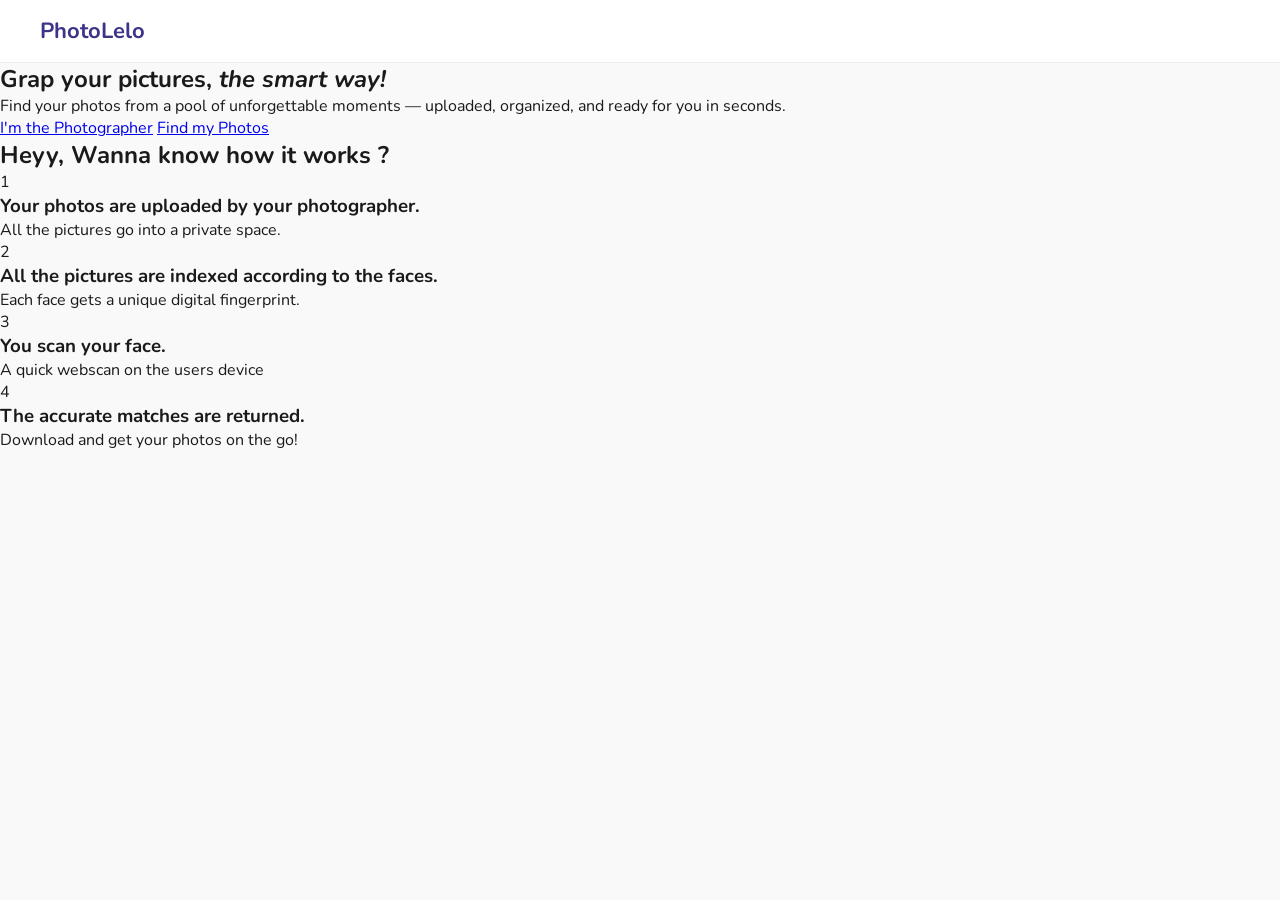
==== index.html @ 11183938 "made basic html page and added css" ====
<!DOCTYPE html>
<html lang="en">
<head>
    <meta charset="UTF-8">
    <meta name="viewport" content="width=device-width, initial-scale=1.0">
    <title>PhotoLelo</title>
    <link rel="stylesheet" href="css/style.css">
    <link href="https://fonts.googleapis.com/css2?family=Nunito:wght@400;500;700&display=swap" rel="stylesheet">
</head>
<body>
    <nav class="navbar">
        <span class="logo">PhotoLelo</span>
    </nav>
    
    <section>
        <h1>Grap your pictures, <em>the smart way!</em></h1>
        <p>Find your photos from a pool of unforgettable moments — uploaded, organized, and ready for you in seconds.</p>
        <div>
            <a href="admin.html" class="btn btn-primary">I'm the Photographer</a>
            <a href="guest.html" class="btn btn-secondary">Find my Photos</a>
        </div>
    </section>

    <!-- just telling people how it kinda works...no rocket science -->
    <section class="working">
        <h2>Heyy, Wanna know how it works ?</h2>
        <div class="steps">
            <div class="step">
                <span class="step-num">1</span>
                <div>
                    <h3>Your photos are uploaded by your photographer.</h3>
                    <p>All the pictures go into a private space.</p>
                </div>
            </div>
            <div class="step">
                <span class="step-num">2</span>
                <div>
                    <h3>All the pictures are indexed according to the faces.</h3>
                    <p>Each face gets a unique digital fingerprint.</p>
                </div>
            </div>
            <div class="step">
                <span class="step-num">3</span>
                <div>
                    <h3>You scan your face.</h3>
                    <p>A quick webscan on the users device</p>
                </div>
            </div>
            <div class="step">
                <span class="step-num">4</span>
                <div>
                    <h3>The accurate matches are returned.</h3>
                    <p>Download and get your photos on the go!</p>
                </div>
            </div>
        </div>
    </section>
</body>
</html>
---- css/style.css ----
*{
    margin: 0;
    padding: 0;
    box-sizing: border-box;
}

body{
    font-family: 'Nunito', sans-serif;
    background: #f9f9f9;
    color: #1a1a1a;
}

.navbar{
    padding: 16px 40px;
    background : #fff;
    border-bottom: 1px solid #eee;
}

.logo{
    font-size: 22px;
    font-weight: 700;
    color: #3C3489;
}

.hero{
    text-align: center;
    padding: 80px 20px 60px;
    background: #fff;
}
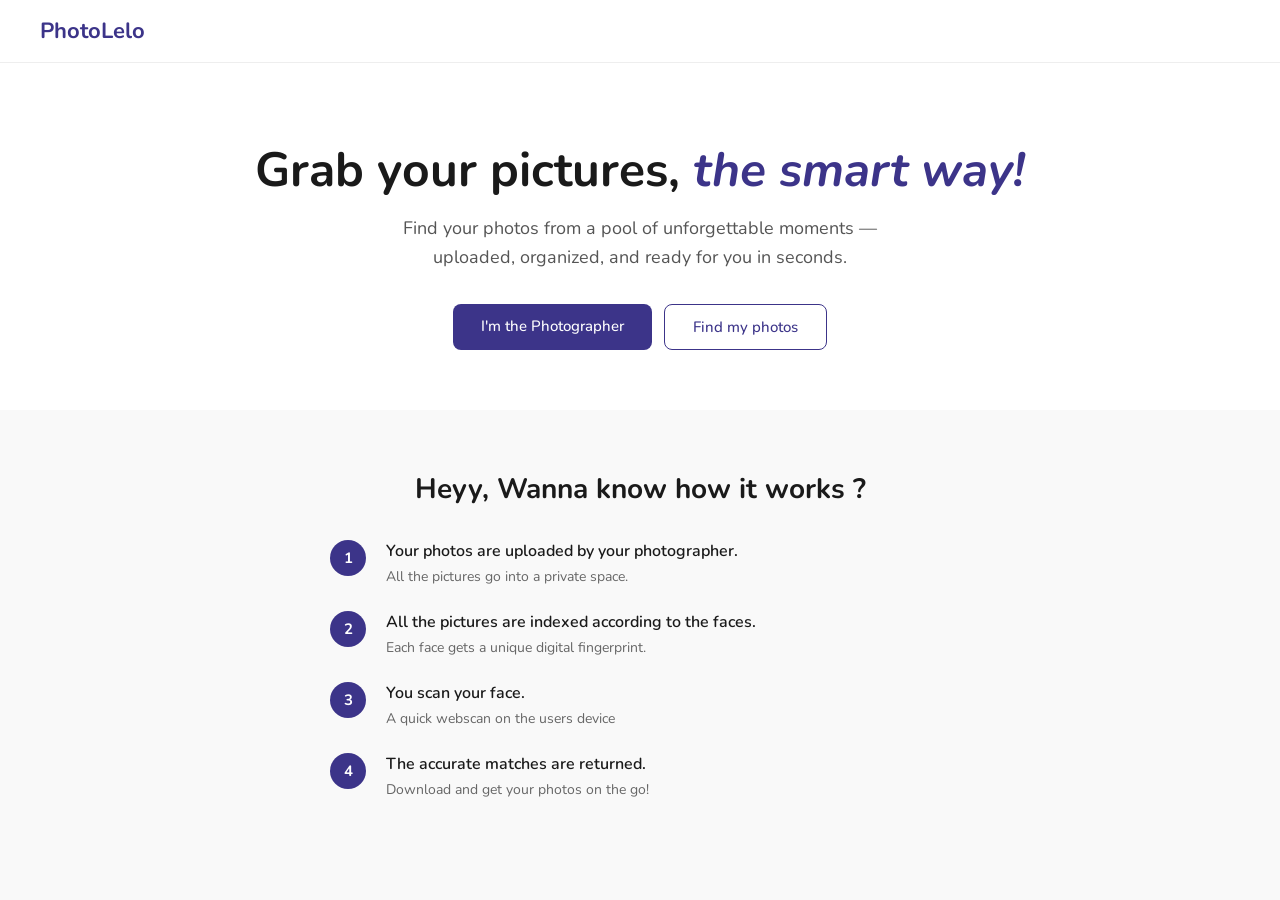
==== commit a368b9fe: "changed some html and refinement in the css" ====
--- a/index.html
+++ b/index.html
@@ -12,12 +12,12 @@
         <span class="logo">PhotoLelo</span>
     </nav>
     
-    <section>
-        <h1>Grap your pictures, <em>the smart way!</em></h1>
+    <section class="hero">
+        <h1>Grab your pictures, <em>the smart way!</em></h1>
         <p>Find your photos from a pool of unforgettable moments — uploaded, organized, and ready for you in seconds.</p>
-        <div>
+        <div class="main-buttons">
             <a href="admin.html" class="btn btn-primary">I'm the Photographer</a>
-            <a href="guest.html" class="btn btn-secondary">Find my Photos</a>
+            <a href="guest.html" class="btn btn-secondary">Find my photos</a>
         </div>
     </section>
 
--- a/css/style.css
+++ b/css/style.css
@@ -28,3 +28,105 @@
     background: #fff;
 }
 
+.hero h1{
+    font-size: 48px;
+    font-weight: 700;
+    line-height: 1.15;
+    margin-bottom: 16px;
+}
+
+.hero h1 em{
+    font-style: italic;
+    color: #3C3489;
+}
+
+.hero p{
+    font-size: 18px;
+    color: #555;
+    max-width: 500px;
+    margin: 0 auto 32px;
+    line-height: 1.6;
+}
+
+.main-buttons{
+    display: flex;
+    gap: 12px;
+    justify-content: center;
+    flex-wrap: wrap;
+}
+
+.btn{
+    padding: 12px 28px;
+    border-radius: 8px;
+    font-size: 15px;
+    font-weight: 500;
+    text-decoration: none;
+    transition: opacity 0.2s;
+}
+
+.btn:hover{
+    opacity: 0.85;
+}
+
+.btn-primary{
+    background: #3C3489;
+    color: #fff;
+}
+
+.btn-secondary{
+    background: #fff;
+    color: #3C3489;
+    border: 1.5px solid #3C3489;
+}
+
+/* working section ka format */
+.working{
+    padding: 60px 40px;
+    max-width: 700px;
+    margin: 0 auto;
+}
+
+.working h2{
+    font-size: 28px;
+    font-weight: 700;
+    margin-bottom: 32px;
+    text-align: center;
+}
+
+.steps{
+    display: flex;
+    flex-direction: column;
+    gap: 24px;
+}
+
+.step{
+    display: flex;
+    gap: 20px;
+    align-items: flex-start;
+}
+
+.step-num{
+    width: 36px;
+    height: 36px;
+    border-radius: 50%;
+    background: #3C3489;
+    color: #fff;
+    font-size: 15px;
+    font-weight: 700;
+    display: flex;
+    align-items: center;
+    justify-content: center;
+    flex-shrink: 0;
+}
+
+.step h3{
+    font-size: 16px;
+    font-weight: 600;
+    margin-bottom: 4px;
+}
+
+.step p{
+    font-size: 14px;
+    color: #666;
+    line-height: 1.5;
+}
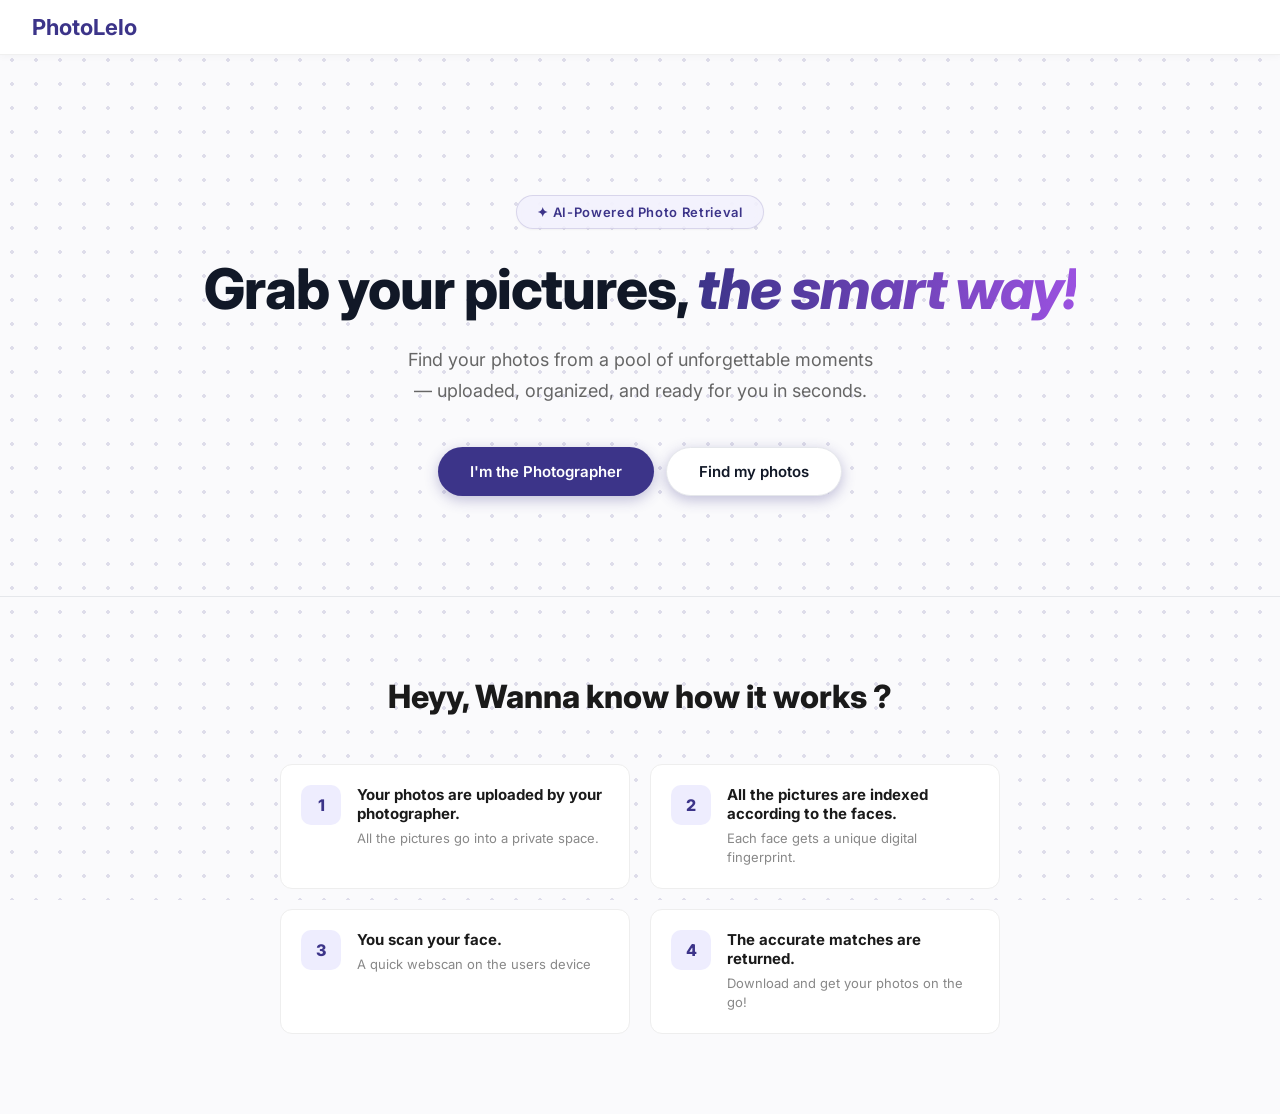
==== commit 073c2854: "Major changes in the UI and functionalities. Also redefined buttons properties" ====
--- a/index.html
+++ b/index.html
@@ -1,59 +1,62 @@
-<!DOCTYPE html>
+<!doctype html>
 <html lang="en">
-<head>
-    <meta charset="UTF-8">
-    <meta name="viewport" content="width=device-width, initial-scale=1.0">
+  <head>
+    <meta charset="UTF-8" />
+    <meta name="viewport" content="width=device-width, initial-scale=1.0" />
     <title>PhotoLelo</title>
-    <link rel="stylesheet" href="css/style.css">
-    <link href="https://fonts.googleapis.com/css2?family=Nunito:wght@400;500;700&display=swap" rel="stylesheet">
-</head>
-<body>
+    <link rel="stylesheet" href="css/style.css" />
+  </head>
+  <body>
     <nav class="navbar">
-        <span class="logo">PhotoLelo</span>
+      <span class="logo">PhotoLelo</span>
     </nav>
-    
+
     <section class="hero">
-        <h1>Grab your pictures, <em>the smart way!</em></h1>
-        <p>Find your photos from a pool of unforgettable moments — uploaded, organized, and ready for you in seconds.</p>
-        <div class="main-buttons">
-            <a href="admin.html" class="btn btn-primary">I'm the Photographer</a>
-            <a href="guest.html" class="btn btn-secondary">Find my photos</a>
-        </div>
+      <div class="hero-tag">✦ AI-Powered Photo Retrieval</div>
+      <h1>Grab your pictures, <span class="text-gradient">the smart way!</span></h1>
+      <p>
+        Find your photos from a pool of unforgettable moments — uploaded,
+        organized, and ready for you in seconds.
+      </p>
+      <div class="main-buttons">
+        <a href="admin.html" class="btn btn-primary">I'm the Photographer</a>
+        <a href="guest.html" class="btn btn-secondary">Find my photos</a>
+      </div>
     </section>
 
     <!-- just telling people how it kinda works...no rocket science -->
     <section class="working">
-        <h2>Heyy, Wanna know how it works ?</h2>
-        <div class="steps">
-            <div class="step">
-                <span class="step-num">1</span>
-                <div>
-                    <h3>Your photos are uploaded by your photographer.</h3>
-                    <p>All the pictures go into a private space.</p>
-                </div>
-            </div>
-            <div class="step">
-                <span class="step-num">2</span>
-                <div>
-                    <h3>All the pictures are indexed according to the faces.</h3>
-                    <p>Each face gets a unique digital fingerprint.</p>
-                </div>
-            </div>
-            <div class="step">
-                <span class="step-num">3</span>
-                <div>
-                    <h3>You scan your face.</h3>
-                    <p>A quick webscan on the users device</p>
-                </div>
-            </div>
-            <div class="step">
-                <span class="step-num">4</span>
-                <div>
-                    <h3>The accurate matches are returned.</h3>
-                    <p>Download and get your photos on the go!</p>
-                </div>
-            </div>
+      <h2>Heyy, Wanna know how it works ?</h2>
+      <div class="steps">
+        <div class="step">
+          <span class="step-num">1</span>
+          <div>
+            <h3>Your photos are uploaded by your photographer.</h3>
+            <p>All the pictures go into a private space.</p>
+          </div>
         </div>
+        <div class="step">
+          <span class="step-num">2</span>
+          <div>
+            <h3>All the pictures are indexed according to the faces.</h3>
+            <p>Each face gets a unique digital fingerprint.</p>
+          </div>
+        </div>
+        <div class="step">
+          <span class="step-num">3</span>
+          <div>
+            <h3>You scan your face.</h3>
+            <p>A quick webscan on the users device</p>
+          </div>
+        </div>
+        <div class="step">
+          <span class="step-num">4</span>
+          <div>
+            <h3>The accurate matches are returned.</h3>
+            <p>Download and get your photos on the go!</p>
+          </div>
+        </div>
+      </div>
     </section>
-</body>
-</html>+  </body>
+</html>
--- a/css/style.css
+++ b/css/style.css
@@ -1,19 +1,51 @@
-*{
-    margin: 0;
-    padding: 0;
-    box-sizing: border-box;
-}
-
-body{
-    font-family: 'Nunito', sans-serif;
-    background: #f9f9f9;
-    color: #1a1a1a;
-}
-
-.navbar{
-    padding: 16px 40px;
-    background : #fff;
-    border-bottom: 1px solid #eee;
+@import url('https://fonts.googleapis.com/css2?family=Inter:wght@400;500;600;700;800&display=swap');
+
+:root {
+  --primary: #3C3489;
+  --primary-hover: #2a2463;
+  --primary-light: #EEEDFE;
+  --bg-main: #FAFAFC;
+  --surface: #FFFFFF;
+  --text-main: #111827;
+  --text-muted: #6B7280;
+  --border: #E5E7EB;
+  
+  /* Modern Apple-style soft shadows */
+  --shadow-sm: 0 1px 2px rgba(0, 0, 0, 0.04);
+  --shadow-md: 0 4px 6px -1px rgba(0, 0, 0, 0.05), 0 2px 4px -1px rgba(0, 0, 0, 0.03);
+  --shadow-lg: 0 10px 15px -3px rgba(0, 0, 0, 0.08), 0 4px 6px -2px rgba(0, 0, 0, 0.04);
+  --shadow-hover: 0 20px 25px -5px rgba(0, 0, 0, 0.1), 0 10px 10px -5px rgba(0, 0, 0, 0.04);
+}
+
+* {
+  margin: 0;
+  padding: 0;
+  box-sizing: border-box;
+}
+
+body {
+  font-family: 'Inter', sans-serif;
+  color: var(--text-main);
+  -webkit-font-smoothing: antialiased;
+  
+  /* The Tech Grid Background */
+  background-color: var(--bg-main);
+  background-image: radial-gradient(rgba(60, 52, 137, 0.15) 1.7px, transparent 1.5px);
+  background-size: 24px 24px;
+  background-attachment: fixed;
+}
+
+.navbar {
+  padding: 16px 40px;
+  background: transparent;
+  border-bottom: none;
+  display: flex;
+  align-items: center;
+  gap: 10px;
+  position: absolute;
+  width: 100%;
+  top: 0;
+  left: 0;
 }
 
 .logo{
@@ -22,31 +54,48 @@
     color: #3C3489;
 }
 
-.hero{
-    text-align: center;
-    padding: 80px 20px 60px;
-    background: #fff;
-}
-
-.hero h1{
-    font-size: 48px;
-    font-weight: 700;
-    line-height: 1.15;
-    margin-bottom: 16px;
-}
-
-.hero h1 em{
-    font-style: italic;
-    color: #3C3489;
-}
-
-.hero p{
-    font-size: 18px;
-    color: #555;
-    max-width: 500px;
-    margin: 0 auto 32px;
-    line-height: 1.6;
-}
+.hero {
+  text-align: center;
+  padding: 140px 20px 100px; /* Increased padding for breathing room */
+  background: radial-gradient(circle at top center, #EEEDFE 0%, var(--bg-main) 70%);
+  background: transparent;
+  border-bottom: 1px solid var(--border);
+  position: relative;
+  overflow: hidden;
+}
+
+.hero-tag {
+  display: inline-block;
+  background: rgba(238, 237, 254, 0.6);
+  backdrop-filter: blur(8px); /* Trendy glass effect */
+  color: var(--primary);
+  font-size: 13px;
+  font-weight: 600;
+  letter-spacing: 0.05em;
+  padding: 8px 20px;
+  border-radius: 999px;
+  margin-bottom: 28px;
+  border: 1px solid rgba(60, 52, 137, 0.15);
+  box-shadow: var(--shadow-sm);
+}
+
+.hero h1 {
+  font-size: 56px;
+  font-weight: 800;
+  line-height: 1.15;
+  letter-spacing: -0.02em; /* Tighter letter spacing looks more modern for big text */
+  margin-bottom: 24px;
+  color: var(--text-main);
+}
+
+.hero p {
+  font-size: 18px;
+  color: #666;
+  max-width: 480px;
+  margin: 0 auto 40px;
+  line-height: 1.7;
+}
+
 
 .main-buttons{
     display: flex;
@@ -55,78 +104,755 @@
     flex-wrap: wrap;
 }
 
-.btn{
-    padding: 12px 28px;
-    border-radius: 8px;
-    font-size: 15px;
-    font-weight: 500;
-    text-decoration: none;
-    transition: opacity 0.2s;
-}
-
-.btn:hover{
-    opacity: 0.85;
-}
-
-.btn-primary{
-    background: #3C3489;
-    color: #fff;
-}
-
-.btn-secondary{
-    background: #fff;
-    color: #3C3489;
-    border: 1.5px solid #3C3489;
+.btn {
+  padding: 14px 32px;
+  border-radius: 999px;
+  font-size: 15px;
+  font-weight: 600;
+  text-decoration: none;
+  transition: all 0.2s cubic-bezier(0.4, 0, 0.2, 1); /* Smoother transition */
+  cursor: pointer;
+  display: inline-flex;
+  align-items: center;
+  justify-content: center;
+}
+
+.btn-primary {
+  background: var(--primary);
+  color: #fff;
+  box-shadow: 0 4px 14px rgba(60, 52, 137, 0.3); /* A shadow that matches your purple theme */
+  transition: all 0.2s ease;
+}
+
+.btn-primary:hover {
+  transform: translateY(-2px); /* Lifts the button up slightly */
+  box-shadow: 0 6px 20px rgba(60, 52, 137, 0.4); /* Shadow gets bigger when lifted */
+}
+
+.btn-primary:active {
+  transform: translateY(0); /* Squish effect on click */
+}
+
+.btn-secondary {
+  background: var(--surface);
+  color: var(--text-main);
+  border: 1px solid var(--border);
+  box-shadow: 0 4px 14px rgba(60, 52, 137, 0.3); /* A shadow that matches your purple theme */
+  transition: all 0.2s ease;
+}
+
+.btn-secondary:hover {
+  border-color: var(--primary);
+  color: var(--primary);
+  transform: translateY(-2px); /* Lifts the button up slightly */
+  box-shadow: 0 6px 20px rgba(60, 52, 137, 0.4); /* Shadow gets bigger when lifted */
 }
 
 /* working section ka format */
-.working{
-    padding: 60px 40px;
-    max-width: 700px;
-    margin: 0 auto;
-}
-
-.working h2{
-    font-size: 28px;
-    font-weight: 700;
-    margin-bottom: 32px;
-    text-align: center;
-}
-
-.steps{
-    display: flex;
-    flex-direction: column;
-    gap: 24px;
-}
-
-.step{
-    display: flex;
-    gap: 20px;
-    align-items: flex-start;
-}
-
-.step-num{
-    width: 36px;
-    height: 36px;
-    border-radius: 50%;
-    background: #3C3489;
-    color: #fff;
-    font-size: 15px;
-    font-weight: 700;
+.working {
+  padding: 80px 40px;
+  max-width: 800px;
+  margin: 0 auto;
+}
+
+.working h2 {
+  font-size: 32px;
+  font-weight: 800;
+  margin-bottom: 48px;
+  text-align: center;
+  color: #1a1a1a;
+}
+
+.steps {
+  display: grid;
+  grid-template-columns: 1fr 1fr;
+  gap: 20px;
+}
+
+.step {
+  display: flex;
+  gap: 16px;
+  align-items: flex-start;
+  background: #fff;
+  border: 1px solid #eee;
+  border-radius: 12px;
+  padding: 20px;
+  transition: border-color 0.2s, transform 0.2s;
+}
+
+.step:hover {
+  border-color: #3C3489;
+  transform: translateY(-2px);
+}
+
+.step-num {
+  width: 40px;
+  height: 40px;
+  border-radius: 10px;
+  background: #EEEDFE;
+  color: #3C3489;
+  font-size: 16px;
+  font-weight: 800;
+  display: flex;
+  align-items: center;
+  justify-content: center;
+  flex-shrink: 0;
+}
+
+.step h3 {
+  font-size: 15px;
+  font-weight: 700;
+  margin-bottom: 6px;
+  color: #1a1a1a;
+}
+
+.step p {
+  font-size: 13px;
+  color: #888;
+  line-height: 1.5;
+}
+
+.hidden{
+    display: none;
+}
+
+.lockscreen{
+    min-height: 100vh;
     display: flex;
     align-items: center;
     justify-content: center;
-    flex-shrink: 0;
-}
-
-.step h3{
-    font-size: 16px;
-    font-weight: 600;
-    margin-bottom: 4px;
-}
-
-.step p{
+    background: #f9f9f9;
+}
+
+.lockcard{
+    background: #fff;
+    border: 1px solid #eee;
+    border-radius: 12px ;
+    padding: 40px;
+    width: 100%;
+    max-width: 380px;
+    text-align: center;
+}
+
+.lockcard h2{
+    font-size: 22px;
+    font-weight: 700;
+    margin-bottom: 8px;
+    color: #1a1a1a;
+}
+
+.lockcard p{
     font-size: 14px;
     color: #666;
-    line-height: 1.5;
+    margin-bottom: 20px;
+}
+
+.lockcard input{
+    width: 100%;
+    padding: 10px 14px;
+    border: 1px solid #ddd;
+    border-radius: 8px;
+    font-size: 14px;
+    margin-bottom: 12px;
+    text-align: left;
+    letter-spacing: 0.1em;
+    font-family: 'Nunito', sans-serif;
+}
+
+.lockcard input:focus{
+    outline: none;
+    border-color: #3C3489;
+}
+
+.lockcard button{
+    width: 100%;
+    padding: 11px;
+    background: #3C3489;
+    color: #fff;
+    border-radius: 8px;
+    border: none;
+    font-size: 15px;
+    font-weight: 600;
+    cursor: pointer;
+    font-family: 'Nunito',sans-serif;
+}
+
+.lockcard button:hover{
+    background: #534ab7;
+}
+
+.error-msg{
+    display: none;
+    font-size: 13px;
+    color: #cc0000;
+    margin-bottom: 10px;
+}
+
+.nav-badge {
+  font-size: 12px;
+  font-weight: 600;
+  background: #EEEDFE;
+  color: #3C3489;
+  padding: 4px 12px;
+  border-radius: 999px;
+  margin-left: 8px;
+}
+
+.navbar button {
+  margin-left: auto;
+  padding: 7px 16px;
+  background: transparent;
+  border: 1.5px solid #3C3489;
+  color: #3C3489;
+  border-radius: 8px;
+  font-family: 'Nunito', sans-serif;
+  font-size: 13px;
+  font-weight: 600;
+  cursor: pointer;
+}
+
+.navbar button:hover {
+  background: #3C3489;
+  color: #fff;
+}
+
+.admin-content {
+  max-width: 700px;
+  margin: 0 auto;
+  padding: 32px 20px;
+  display: flex;
+  flex-direction: column;
+  gap: 24px;
+}
+
+.card, .guest-card, .lockcard {
+  background: var(--surface);
+  border: 1px solid rgba(255, 255, 255, 0.8); /* Almost invisible border for depth */
+  border-radius: 20px; /* Slightly rounder edges */
+  padding: 32px;
+  box-shadow: var(--shadow-md);
+  transition: all 0.3s ease;
+}
+
+.card:hover {
+  box-shadow: var(--shadow-hover);
+  transform: translateY(-2px);
+}
+
+/* Make inputs look cleaner inside the cards */
+input[type="text"], input[type="password"] {
+  width: 100%;
+  padding: 12px 16px;
+  border: 1.5px solid var(--border);
+  border-radius: 10px;
+  font-size: 15px;
+  font-family: inherit; /* Uses Inter now */
+  color: var(--text-main);
+  background: var(--bg-main);
+  transition: all 0.2s;
+}
+
+input[type="text"]:focus, input[type="password"]:focus {
+  outline: none;
+  border-color: var(--primary);
+  background: var(--surface);
+  box-shadow: 0 0 0 4px var(--primary-light); /* Nice focus ring */
+}
+
+.dropzone {
+  border: 2px dashed #C7D2FE;
+  border-radius: 16px;
+  padding: 48px 20px;
+  text-align: center;
+  cursor: pointer;
+  transition: all 0.2s ease;
+  background: #F8FAFC;
+}
+
+.dropzone:hover {
+  border-color: var(--primary);
+  background: var(--primary-light);
+  transform: scale(1.01); /* Slight pop effect */
+}
+
+.dropzone-icon {
+  font-size: 42px;
+  margin-bottom: 16px;
+  opacity: 0.8;
+  transition: transform 0.2s;
+}
+
+.dropzone:hover .dropzone-icon {
+  transform: translateY(-4px);
+}
+.sharebox {
+  display: flex;
+  gap: 10px;
+}
+
+.sharebox input {
+  flex: 1;
+  padding: 9px 14px;
+  border: 1px solid #ddd;
+  border-radius: 8px;
+  font-size: 13px;
+  font-family: monospace;
+  background: #f9f9f9;
+  color: #444;
+}
+
+.sharebox button {
+  padding: 9px 20px;
+  background: #3C3489;
+  color: #fff;
+  border: none;
+  border-radius: 8px;
+  font-size: 14px;
+  font-weight: 600;
+  cursor: pointer;
+  font-family: 'Nunito', sans-serif;
+}
+
+.sharebox button:hover {
+  background: #534AB7;
+}
+
+.photogrid{
+    display: grid;
+    grid-template-columns: repeat(auto-fill, minmax(100px,1fr));
+    gap: 10px;
+    max-height: 300px;
+    overflow-y: auto;
+}
+
+.photo-item img{
+    width: 100%;
+    aspect-ratio: 1;
+    object-fit: cover;
+    border-radius: 8px; 
+    border: 1px solid #eee;
+}
+
+.input-wrapper {
+  position: relative;
+  margin-bottom: 12px;
+}
+
+.input-wrapper input {
+  margin-bottom: 0;
+  padding-right: 40px;
+}
+
+.input-wrapper span {
+  position: absolute;
+  right: 12px;
+  top: 50%;
+  transform: translateY(-50%);
+  cursor: pointer;
+  font-size: 16px;
+  color: #888;
+  user-select: none;
+}
+
+.copy-toast {
+  font-size: 13px;
+  color: #0F6E56;
+  font-weight: 600;
+  opacity: 0;
+  transition: opacity 0.3s;
+}
+
+
+/* css for guest page */
+
+.guest-container {
+  min-height: calc(100vh - 57px);
+  display: flex;
+  align-items: center;
+  justify-content: center;
+  padding: 40px 20px;
+}
+
+.guest-card {
+  background: #fff;
+  border: 1px solid #eee;
+  border-radius: 12px;
+  padding: 32px;
+  width: 100%;
+  max-width: 520px;
+  text-align: center;
+}
+
+.guest-card h2 {
+  font-size: 22px;
+  font-weight: 700;
+  margin-bottom: 8px;
+}
+
+.guest-card p {
+  font-size: 14px;
+  color: #666;
+  margin-bottom: 24px;
+}
+
+.video-wrapper {
+  position: relative;
+  width: 100%;
+  aspect-ratio: 4/3;
+  background: #1a1a1a;
+  border-radius: 10px;
+  overflow: hidden;
+  margin-bottom: 20px;
+}
+
+video {
+  width: 100%;
+  height: 100%;
+  object-fit: cover;
+}
+
+.overlay {
+  position: absolute;
+  top: 0;
+  left: 0;
+  width: 100%;
+  height: 100%;
+}
+
+#scan-btn {
+  width: 100%;
+  padding: 12px;
+  background: #3C3489;
+  color: #fff;
+  border: none;
+  border-radius: 8px;
+  font-size: 15px;
+  font-weight: 700;
+  cursor: pointer;
+  font-family: 'Nunito', sans-serif;
+  margin-bottom: 12px;
+}
+
+#scan-btn:hover {
+  background: #534AB7;
+}
+
+.scan-status {
+  font-size: 13px;
+  color: #888;
+  min-height: 20px;
+}
+
+
+/* === RESULTS GRID === */
+.results-grid {
+  display: grid;
+  grid-template-columns: repeat(auto-fill, minmax(200px, 1fr));
+  gap: 16px;
+  margin-top: 12px;
+}
+
+.result-item {
+  border-radius: 10px;
+  overflow: hidden;
+  border: 1px solid #eee;
+  background: #fff;
+}
+
+.result-item img {
+  width: 100%;
+  aspect-ratio: 1;
+  object-fit: cover;
+  display: block;
+}
+
+.download-btn {
+  display: block;
+  text-align: center;
+  padding: 10px;
+  background: #3C3489;
+  color: #fff;
+  font-size: 13px;
+  font-weight: 600;
+  text-decoration: none;
+  font-family: 'Nunito', sans-serif;
+  transition: background 0.2s;
+}
+
+.download-btn:hover {
+  background: #534AB7;
+}
+
+
+/* === EVENTS LIST === */
+.event-item {
+  display: flex;
+  align-items: center;
+  justify-content: space-between;
+  padding: 12px 16px;
+  border: 1px solid #eee;
+  border-radius: 8px;
+  margin-bottom: 8px;
+  cursor: pointer;
+  transition: border-color 0.2s, background 0.2s;
+}
+
+.event-item:hover {
+  border-color: #3C3489;
+  background: #EEEDFE;
+}
+
+.event-item.active {
+  border-color: #3C3489;
+  background: #EEEDFE;
+}
+
+.event-item-name {
+  font-size: 14px;
+  font-weight: 600;
+  color: #1a1a1a;
+}
+
+.event-item-meta {
+  font-size: 12px;
+  color: #888;
+  margin-top: 2px;
+}
+
+.event-item-right {
+  display: flex;
+  align-items: center;
+  gap: 8px;
+}
+
+.event-select-btn {
+  font-size: 12px;
+  padding: 4px 12px;
+  background: #3C3489;
+  color: #fff;
+  border: none;
+  border-radius: 6px;
+  cursor: pointer;
+  font-family: 'Nunito', sans-serif;
+  font-weight: 600;
+}
+
+#link-btn {
+  width: 100%;
+  padding: 12px;
+  background: #3C3489;
+  color: #fff;
+  border: none;
+  border-radius: 8px;
+  font-size: 15px;
+  font-weight: 700;
+  cursor: pointer;
+  font-family: 'Nunito', sans-serif;
+  margin-top: 12px;
+  margin-bottom: 8px;
+}
+
+#link-btn:hover {
+  background: #534AB7;
+}
+
+#event-link-input {
+  width: 100%;
+  padding: 10px 14px;
+  border: 1px solid #ddd;
+  border-radius: 8px;
+  font-size: 14px;
+  font-family: 'Nunito', sans-serif;
+}
+
+#event-link-input:focus {
+  outline: none;
+  border-color: #3C3489;
+}
+
+.card input[type="text"] {
+  width: 100%;
+  padding: 10px 14px;
+  border: 1px solid #ddd;
+  border-radius: 8px;
+  font-size: 14px;
+  font-family: 'Nunito', sans-serif;
+  margin-bottom: 12px;
+  color: #1a1a1a;
+  background: #f9f9f9;
+}
+
+.card input[type="text"]:focus {
+  outline: none;
+  border-color: #3C3489;
+  background: #fff;
+}
+
+.card button {
+  padding: 10px 20px;
+  background: #3C3489;
+  color: #fff;
+  border: none;
+  border-radius: 8px;
+  font-size: 14px;
+  font-weight: 600;
+  cursor:pointer;
+  font-family: 'Nunito', sans-serif;
+  margin-bottom: 12px;
+}
+
+.card button:hover {
+  background: #534AB7;
+}
+
+/* === ADMIN REDESIGN === */
+.admin-content {
+  max-width: 750px;
+  margin: 0 auto;
+  padding: 32px 20px;
+  display: flex;
+  flex-direction: column;
+  gap: 20px;
+}
+
+.card {
+  background: #fff;
+  border: 1px solid #eee;
+  border-radius: 16px;
+  padding: 28px;
+  box-shadow: 0 2px 12px rgba(0,0,0,0.04);
+  transition: box-shadow 0.2s;
+}
+
+.card:hover {
+  box-shadow: 0 4px 20px rgba(0,0,0,0.08);
+}
+
+.card-header {
+  display: flex;
+  align-items: center;
+  gap: 10px;
+  margin-bottom: 16px;
+  padding-bottom: 16px;
+  border-bottom: 1px solid #f0f0f0;
+}
+
+.card-icon {
+  width: 36px;
+  height: 36px;
+  border-radius: 10px;
+  background: #EEEDFE;
+  display: flex;
+  align-items: center;
+  justify-content: center;
+  font-size: 18px;
+}
+
+.card h2 {
+  font-size: 16px;
+  font-weight: 700;
+  color: #1a1a1a;
+  margin: 0;
+}
+
+.card p {
+  font-size: 13px;
+  color: #888;
+  margin-bottom: 16px;
+  line-height: 1.6;
+}
+
+/* === NAVBAR ADMIN === */
+.navbar {
+  padding: 14px 32px;
+  background: #fff;
+  border-bottom: 1px solid #f0f0f0;
+  display: flex;
+  align-items: center;
+  gap: 10px;
+  box-shadow: 0 1px 8px rgba(0,0,0,0.04);
+  position: relative;
+  width: 100%;
+}
+
+/* === DROPZONE REDESIGN === */
+.dropzone {
+  border: 2px dashed #d4d0f0;
+  border-radius: 12px;
+  padding: 48px 20px;
+  text-align: center;
+  cursor: pointer;
+  transition: all 0.2s;
+  background: #fafafa;
+}
+
+.dropzone:hover {
+  border-color: #3C3489;
+  background: #f5f3ff;
+}
+
+.dropzone-icon {
+  font-size: 36px;
+  margin-bottom: 12px;
+}
+
+.dropzone p {
+  font-size: 14px;
+  color: #888;
+  margin: 0 0 4px;
+}
+
+.dropzone span {
+  color: #3C3489;
+  font-weight: 700;
+  cursor: pointer;
+  text-decoration: underline;
+  text-underline-offset: 2px;
+}
+
+/* === EVENT ITEM REDESIGN === */
+.event-item {
+  display: flex;
+  align-items: center;
+  justify-content: space-between;
+  padding: 14px 16px;
+  border: 1px solid #f0f0f0;
+  border-radius: 10px;
+  margin-bottom: 8px;
+  cursor: pointer;
+  transition: all 0.2s;
+  background: #fafafa;
+}
+
+.event-item:hover {
+  border-color: #3C3489;
+  background: #f5f3ff;
+}
+
+.event-item.active {
+  border-color: #3C3489;
+  background: #EEEDFE;
+  box-shadow: 0 0 0 3px rgba(60,52,137,0.1);
+}
+
+.event-item-name {
+  font-size: 14px;
+  font-weight: 700;
+  color: #1a1a1a;
+}
+
+.event-item-meta {
+  font-size: 12px;
+  color: #aaa;
+  margin-top: 3px;
+}
+.text-gradient {
+  background: linear-gradient(90deg, var(--primary), #9b51e0);
+  
+  /* Add this standard property to satisfy the warning */
+  background-clip: text; 
+  
+  -webkit-background-clip: text;
+  -webkit-text-fill-color: transparent;
+  font-style: italic;
 }
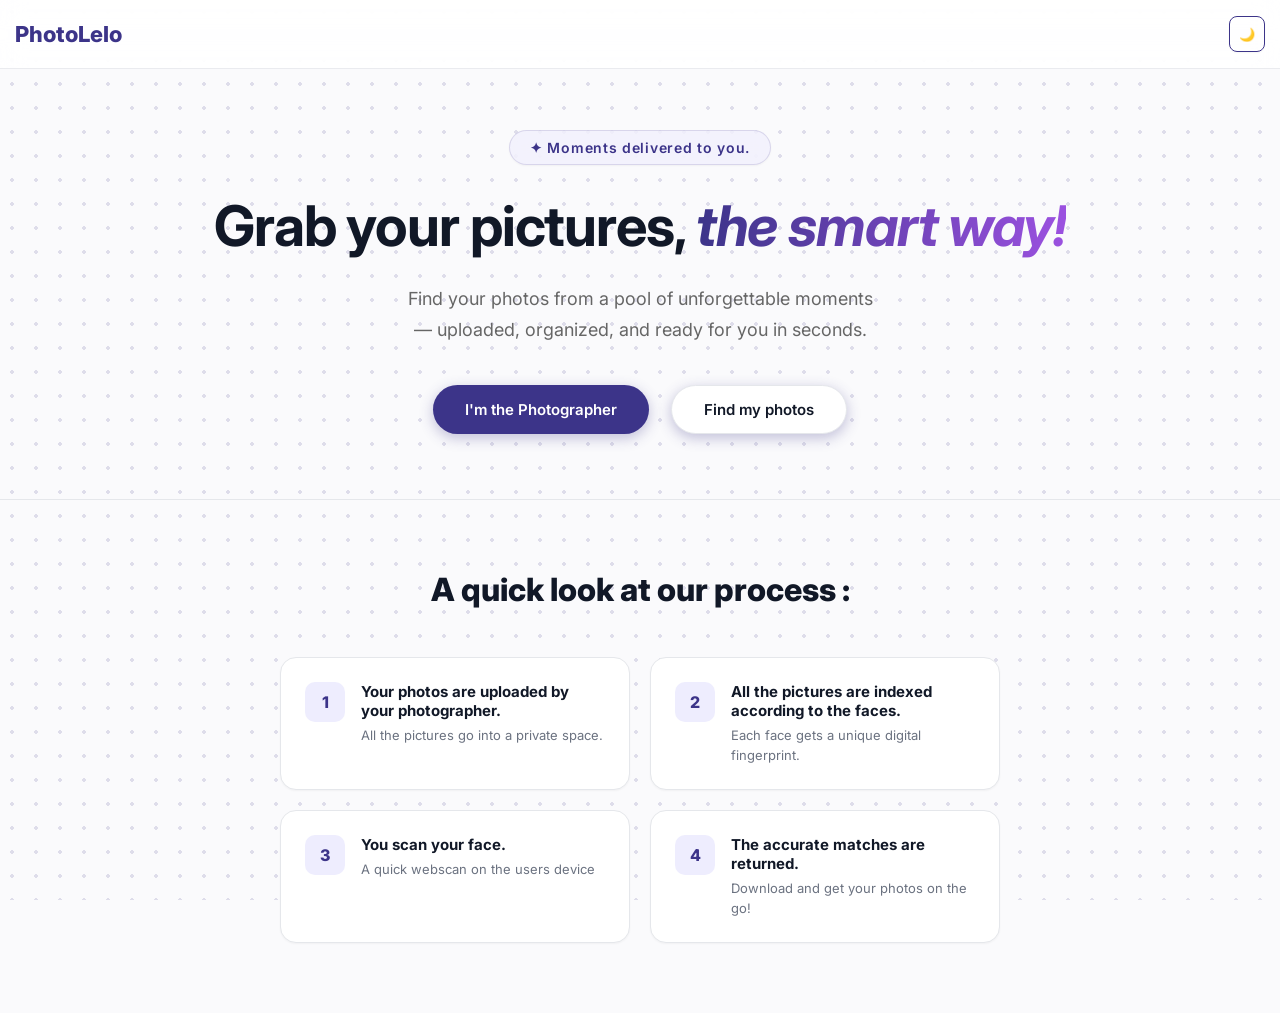
==== commit 6f4e6848: "Added firebase user authentication and made the site responsive" ====
--- a/index.html
+++ b/index.html
@@ -8,12 +8,19 @@
   </head>
   <body>
     <nav class="navbar">
-      <span class="logo">PhotoLelo</span>
+      <a href="index.html" class="logo" style="text-decoration: none"
+        >PhotoLelo</a
+      >
+      <button class="theme-toggle" onclick="toggleTheme()" title="Toggle theme">
+        🌙
+      </button>
     </nav>
 
     <section class="hero">
-      <div class="hero-tag">✦ AI-Powered Photo Retrieval</div>
-      <h1>Grab your pictures, <span class="text-gradient">the smart way!</span></h1>
+      <div class="hero-tag">✦ Moments delivered to you.</div>
+      <h1>
+        Grab your pictures, <span class="text-gradient">the smart way!</span>
+      </h1>
       <p>
         Find your photos from a pool of unforgettable moments — uploaded,
         organized, and ready for you in seconds.
@@ -26,7 +33,7 @@
 
     <!-- just telling people how it kinda works...no rocket science -->
     <section class="working">
-      <h2>Heyy, Wanna know how it works ?</h2>
+      <h2>A quick look at our process :</h2>
       <div class="steps">
         <div class="step">
           <span class="step-num">1</span>
@@ -58,5 +65,6 @@
         </div>
       </div>
     </section>
+    <script src="js/theme.js"></script>
   </body>
 </html>
--- a/css/style.css
+++ b/css/style.css
@@ -9,8 +9,6 @@
   --text-main: #111827;
   --text-muted: #6B7280;
   --border: #E5E7EB;
-  
-  /* Modern Apple-style soft shadows */
   --shadow-sm: 0 1px 2px rgba(0, 0, 0, 0.04);
   --shadow-md: 0 4px 6px -1px rgba(0, 0, 0, 0.05), 0 2px 4px -1px rgba(0, 0, 0, 0.03);
   --shadow-lg: 0 10px 15px -3px rgba(0, 0, 0, 0.08), 0 4px 6px -2px rgba(0, 0, 0, 0.04);
@@ -27,49 +25,83 @@
   font-family: 'Inter', sans-serif;
   color: var(--text-main);
   -webkit-font-smoothing: antialiased;
-  
-  /* The Tech Grid Background */
   background-color: var(--bg-main);
   background-image: radial-gradient(rgba(60, 52, 137, 0.15) 1.7px, transparent 1.5px);
   background-size: 24px 24px;
   background-attachment: fixed;
 }
 
+/* === NAVBAR === */
 .navbar {
-  padding: 16px 40px;
-  background: transparent;
-  border-bottom: none;
-  display: flex;
-  align-items: center;
-  gap: 10px;
-  position: absolute;
-  width: 100%;
+  position: fixed;
   top: 0;
   left: 0;
-}
-
-.logo{
-    font-size: 22px;
-    font-weight: 700;
-    color: #3C3489;
-}
-
+  width: 100%;
+  z-index: 100;
+  background: rgba(255, 255, 255, 0.85);
+  backdrop-filter: blur(12px);
+  border-bottom: 1px solid rgba(229, 231, 235, 0.8);
+  padding: 16px 15px;
+  display: flex;
+  align-items: center;
+  gap: 10px;
+}
+
+.logo {
+  font-size: 22px;
+  font-weight: 800;
+  color: var(--primary);
+}
+
+.nav-badge {
+  font-size: 12px;
+  font-weight: 600;
+  background: var(--primary-light);
+  color: var(--primary);
+  padding: 4px 12px;
+  border-radius: 999px;
+  margin-left: 8px;
+}
+
+.navbar button {
+  margin-left: auto;
+  padding: 7px 16px;
+  background: transparent;
+  border: 1.5px solid var(--primary);
+  color: var(--primary);
+  border-radius: 8px;
+  font-family: 'Inter', sans-serif;
+  font-size: 13px;
+  font-weight: 600;
+  cursor: pointer;
+  transition: all 0.2s;
+}
+
+.navbar button:hover {
+  background: var(--primary);
+  color: #fff;
+}
+
+/* === HERO === */
 .hero {
   text-align: center;
-  padding: 140px 20px 100px; /* Increased padding for breathing room */
-  background: radial-gradient(circle at top center, #EEEDFE 0%, var(--bg-main) 70%);
-  background: transparent;
+  padding: 130px 20px 120px;
+  padding-bottom: 65px !important;
+  min-height: auto;
+  display: flex;
+  flex-direction: column;
+  align-items: center;
+  justify-content: center;
+  position: relative;
   border-bottom: 1px solid var(--border);
-  position: relative;
-  overflow: hidden;
 }
 
 .hero-tag {
   display: inline-block;
   background: rgba(238, 237, 254, 0.6);
-  backdrop-filter: blur(8px); /* Trendy glass effect */
+  backdrop-filter: blur(8px);
   color: var(--primary);
-  font-size: 13px;
+  font-size: 14px;
   font-weight: 600;
   letter-spacing: 0.05em;
   padding: 8px 20px;
@@ -81,11 +113,20 @@
 
 .hero h1 {
   font-size: 56px;
-  font-weight: 800;
+  font-weight: 700;
   line-height: 1.15;
-  letter-spacing: -0.02em; /* Tighter letter spacing looks more modern for big text */
+  letter-spacing: -0.02em;
   margin-bottom: 24px;
   color: var(--text-main);
+  /* This prevents the text from being forced into one line */
+  white-space: normal !important;
+  word-wrap: break-word !important;
+  
+  /* Adds a small buffer to the sides so text doesn't touch the phone edges */
+  padding: 0 16px !important;
+  
+  /* Ensure it doesn't try to be wider than the phone screen */
+  max-width: 100%;
 }
 
 .hero p {
@@ -96,12 +137,22 @@
   line-height: 1.7;
 }
 
-
-.main-buttons{
-    display: flex;
-    gap: 12px;
-    justify-content: center;
-    flex-wrap: wrap;
+.text-gradient {
+  background: linear-gradient(90deg, var(--primary), #9b51e0);
+  background-clip: text;
+  -webkit-background-clip: text;
+  -webkit-text-fill-color: transparent;
+  font-style: italic;
+  display: inline-block;
+  line-height: 1.2;
+}
+
+/* === BUTTONS === */
+.main-buttons {
+  display: flex;
+  gap: 22px;
+  justify-content: center;
+  flex-wrap: wrap;
 }
 
 .btn {
@@ -110,47 +161,47 @@
   font-size: 15px;
   font-weight: 600;
   text-decoration: none;
-  transition: all 0.2s cubic-bezier(0.4, 0, 0.2, 1); /* Smoother transition */
+  transition: all 0.2s cubic-bezier(0.4, 0, 0.2, 1);
   cursor: pointer;
   display: inline-flex;
   align-items: center;
   justify-content: center;
+  border: none;
 }
 
 .btn-primary {
   background: var(--primary);
   color: #fff;
-  box-shadow: 0 4px 14px rgba(60, 52, 137, 0.3); /* A shadow that matches your purple theme */
-  transition: all 0.2s ease;
+  box-shadow: 0 4px 14px rgba(60, 52, 137, 0.3);
 }
 
 .btn-primary:hover {
-  transform: translateY(-2px); /* Lifts the button up slightly */
-  box-shadow: 0 6px 20px rgba(60, 52, 137, 0.4); /* Shadow gets bigger when lifted */
+  background: var(--primary-hover);
+  transform: translateY(-2px);
+  box-shadow: 0 6px 20px rgba(60, 52, 137, 0.4);
 }
 
 .btn-primary:active {
-  transform: translateY(0); /* Squish effect on click */
+  transform: translateY(0);
 }
 
 .btn-secondary {
   background: var(--surface);
   color: var(--text-main);
   border: 1px solid var(--border);
-  box-shadow: 0 4px 14px rgba(60, 52, 137, 0.3); /* A shadow that matches your purple theme */
-  transition: all 0.2s ease;
+  box-shadow: 0 4px 14px rgba(60, 52, 137, 0.3);
 }
 
 .btn-secondary:hover {
   border-color: var(--primary);
   color: var(--primary);
-  transform: translateY(-2px); /* Lifts the button up slightly */
-  box-shadow: 0 6px 20px rgba(60, 52, 137, 0.4); /* Shadow gets bigger when lifted */
-}
-
-/* working section ka format */
+  transform: translateY(-2px);
+  box-shadow: 0 6px 20px rgba(60, 52, 137, 0.15);
+}
+
+/* === HOW IT WORKS === */
 .working {
-  padding: 80px 40px;
+  padding: 70px 40px;
   max-width: 800px;
   margin: 0 auto;
 }
@@ -160,7 +211,7 @@
   font-weight: 800;
   margin-bottom: 48px;
   text-align: center;
-  color: #1a1a1a;
+  color: var(--text-main);
 }
 
 .steps {
@@ -173,24 +224,26 @@
   display: flex;
   gap: 16px;
   align-items: flex-start;
-  background: #fff;
-  border: 1px solid #eee;
-  border-radius: 12px;
-  padding: 20px;
-  transition: border-color 0.2s, transform 0.2s;
+  background: var(--surface);
+  border: 1px solid var(--border);
+  border-radius: 16px;
+  padding: 24px;
+  transition: all 0.2s;
+  box-shadow: var(--shadow-sm);
 }
 
 .step:hover {
-  border-color: #3C3489;
+  border-color: var(--primary);
   transform: translateY(-2px);
+  box-shadow: var(--shadow-md);
 }
 
 .step-num {
   width: 40px;
   height: 40px;
   border-radius: 10px;
-  background: #EEEDFE;
-  color: #3C3489;
+  background: var(--primary-light);
+  color: var(--primary);
   font-size: 16px;
   font-weight: 800;
   display: flex;
@@ -203,166 +256,236 @@
   font-size: 15px;
   font-weight: 700;
   margin-bottom: 6px;
-  color: #1a1a1a;
+  color: var(--text-main);
 }
 
 .step p {
   font-size: 13px;
-  color: #888;
+  color: var(--text-muted);
   line-height: 1.5;
 }
 
-.hidden{
-    display: none;
-}
-
-.lockscreen{
-    min-height: 100vh;
-    display: flex;
-    align-items: center;
-    justify-content: center;
-    background: #f9f9f9;
-}
-
-.lockcard{
-    background: #fff;
-    border: 1px solid #eee;
-    border-radius: 12px ;
-    padding: 40px;
-    width: 100%;
-    max-width: 380px;
-    text-align: center;
-}
-
-.lockcard h2{
-    font-size: 22px;
-    font-weight: 700;
-    margin-bottom: 8px;
-    color: #1a1a1a;
-}
-
-.lockcard p{
-    font-size: 14px;
-    color: #666;
-    margin-bottom: 20px;
-}
-
-.lockcard input{
-    width: 100%;
-    padding: 10px 14px;
-    border: 1px solid #ddd;
-    border-radius: 8px;
-    font-size: 14px;
-    margin-bottom: 12px;
-    text-align: left;
-    letter-spacing: 0.1em;
-    font-family: 'Nunito', sans-serif;
-}
-
-.lockcard input:focus{
-    outline: none;
-    border-color: #3C3489;
-}
-
-.lockcard button{
-    width: 100%;
-    padding: 11px;
-    background: #3C3489;
-    color: #fff;
-    border-radius: 8px;
-    border: none;
-    font-size: 15px;
-    font-weight: 600;
-    cursor: pointer;
-    font-family: 'Nunito',sans-serif;
-}
-
-.lockcard button:hover{
-    background: #534ab7;
-}
-
-.error-msg{
-    display: none;
-    font-size: 13px;
-    color: #cc0000;
-    margin-bottom: 10px;
-}
-
-.nav-badge {
-  font-size: 12px;
-  font-weight: 600;
-  background: #EEEDFE;
-  color: #3C3489;
-  padding: 4px 12px;
-  border-radius: 999px;
-  margin-left: 8px;
-}
-
-.navbar button {
-  margin-left: auto;
-  padding: 7px 16px;
+/* === HIDDEN === */
+.hidden {
+  display: none;
+}
+
+/* === LOCK SCREEN === */
+.lockscreen {
+  min-height: 100vh;
+  display: flex;
+  align-items: center;
+  justify-content: center;
   background: transparent;
-  border: 1.5px solid #3C3489;
-  color: #3C3489;
-  border-radius: 8px;
-  font-family: 'Nunito', sans-serif;
-  font-size: 13px;
-  font-weight: 600;
-  cursor: pointer;
-}
-
-.navbar button:hover {
-  background: #3C3489;
-  color: #fff;
-}
-
-.admin-content {
-  max-width: 700px;
-  margin: 0 auto;
-  padding: 32px 20px;
+  padding: 110px 12px;
+}
+
+.lockcard {
+  background: var(--surface);
+  border: 1px solid rgba(60, 52, 137, 0.08);
+  border-radius: 24px;
+  padding: 48px 40px;
+  width: 100%;
+  max-width: 500px;
+  text-align: center;
+  box-shadow: 0 8px 40px rgba(60, 52, 137, 0.12);
   display: flex;
   flex-direction: column;
-  gap: 24px;
-}
-
-.card, .guest-card, .lockcard {
-  background: var(--surface);
-  border: 1px solid rgba(255, 255, 255, 0.8); /* Almost invisible border for depth */
-  border-radius: 20px; /* Slightly rounder edges */
-  padding: 32px;
-  box-shadow: var(--shadow-md);
-  transition: all 0.3s ease;
-}
-
-.card:hover {
-  box-shadow: var(--shadow-hover);
-  transform: translateY(-2px);
-}
-
-/* Make inputs look cleaner inside the cards */
-input[type="text"], input[type="password"] {
+}
+
+.lockcard h2 {
+  font-size: 26px;
+  font-weight: 800;
+  margin-bottom: 10px;
+  color: var(--text-main);
+}
+
+.lockcard p {
+  font-size: 14px;
+  color: var(--text-muted);
+  margin-bottom: 24px;
+}
+
+.lockcard input {
   width: 100%;
   padding: 12px 16px;
   border: 1.5px solid var(--border);
   border-radius: 10px;
   font-size: 15px;
-  font-family: inherit; /* Uses Inter now */
+  font-family: 'Inter', sans-serif;
   color: var(--text-main);
   background: var(--bg-main);
-  transition: all 0.2s;
-}
-
-input[type="text"]:focus, input[type="password"]:focus {
+  margin-bottom: 12px;
+  transition: all 0.2s;
+}
+
+.lockcard input:focus {
   outline: none;
   border-color: var(--primary);
   background: var(--surface);
-  box-shadow: 0 0 0 4px var(--primary-light); /* Nice focus ring */
-}
-
+  box-shadow: 0 0 0 4px var(--primary-light);
+}
+
+.lockcard button {
+  width: 100%;
+  padding: 13px;
+  background: var(--primary);
+  color: #fff;
+  border-radius: 999px;
+  border: none;
+  font-size: 15px;
+  font-weight: 700;
+  cursor: pointer;
+  font-family: 'Inter', sans-serif;
+  box-shadow: 0 4px 14px rgba(60, 52, 137, 0.3);
+  transition: all 0.2s;
+}
+
+.lockcard button:hover {
+  background: var(--primary-hover);
+  transform: translateY(-1px);
+}
+
+.error-msg {
+  display: none;
+  font-size: 13px;
+  color: #cc0000;
+  margin-top: 10px;
+}
+
+/* === INPUT WRAPPER (password toggle) === */
+.input-wrapper {
+  position: relative;
+  margin-bottom: 12px;
+}
+
+.input-wrapper input {
+  margin-bottom: 0;
+  padding-right: 40px;
+}
+
+.input-wrapper span {
+  position: absolute;
+  right: 12px;
+  top: 50%;
+  transform: translateY(-50%);
+  cursor: pointer;
+  font-size: 16px;
+  color: #888;
+  user-select: none;
+}
+
+/* === ADMIN CONTENT === */
+.admin-content {
+  max-width: 600px; 
+  
+  /* 2. Centers the box horizontally */
+  margin: 0 auto; 
+  
+  /* 3. Adds space on the left/right for mobile/smaller screens */
+  padding: 100px 20px; 
+  
+  /* 4. Ensures the gap between cards stays consistent */
+  display: flex;
+  flex-direction: column;
+  gap: 20px;
+}
+
+/* === CARDS === */
+.card {
+  background: var(--surface);
+  border: 1px solid rgba(60, 52, 137, 0.08);
+  border-radius: 20px;
+  padding: 28px;
+  box-shadow: var(--shadow-md);
+  transition: all 0.3s ease;
+}
+
+.card:hover {
+  box-shadow: var(--shadow-hover);
+  transform: translateY(-2px);
+}
+
+.card-header {
+  display: flex;
+  align-items: center;
+  gap: 10px;
+  margin-bottom: 16px;
+  padding-bottom: 16px;
+  border-bottom: 1px solid var(--border);
+}
+
+.card-icon {
+  width: 36px;
+  height: 36px;
+  border-radius: 10px;
+  background: var(--primary-light);
+  display: flex;
+  align-items: center;
+  justify-content: center;
+  font-size: 18px;
+}
+
+.card h2 {
+  font-size: 16px;
+  font-weight: 700;
+  color: var(--text-main);
+  margin: 0;
+}
+
+.card p {
+  font-size: 13px;
+  color: var(--text-muted);
+  margin-bottom: 16px;
+  line-height: 1.6;
+}
+
+/* === CARD INPUTS === */
+.card input[type="text"] {
+  width: 100%;
+  padding: 11px 14px;
+  border: 1.5px solid var(--border);
+  border-radius: 10px;
+  font-size: 14px;
+  font-family: 'Inter', sans-serif;
+  color: var(--text-main);
+  background: var(--bg-main);
+  margin-bottom: 12px;
+  transition: all 0.2s;
+}
+
+.card input[type="text"]:focus {
+  outline: none;
+  border-color: var(--primary);
+  background: var(--surface);
+  box-shadow: 0 0 0 4px var(--primary-light);
+}
+
+.card button {
+  padding: 10px 22px;
+  background: var(--primary);
+  color: #fff;
+  border: none;
+  border-radius: 999px;
+  font-size: 14px;
+  font-weight: 600;
+  cursor: pointer;
+  font-family: 'Inter', sans-serif;
+  margin-bottom: 12px;
+  transition: all 0.2s;
+  box-shadow: 0 4px 14px rgba(60, 52, 137, 0.25);
+}
+
+.card button:hover {
+  background: var(--primary-hover);
+  transform: translateY(-1px);
+}
+
+/* === DROPZONE === */
 .dropzone {
   border: 2px dashed #C7D2FE;
   border-radius: 16px;
-  padding: 48px 20px;
+  padding: 5px 20px;
   text-align: center;
   cursor: pointer;
   transition: all 0.2s ease;
@@ -372,7 +495,7 @@
 .dropzone:hover {
   border-color: var(--primary);
   background: var(--primary-light);
-  transform: scale(1.01); /* Slight pop effect */
+  transform: scale(1.01);
 }
 
 .dropzone-icon {
@@ -385,73 +508,65 @@
 .dropzone:hover .dropzone-icon {
   transform: translateY(-4px);
 }
+
+.dropzone p {
+  font-size: 14px;
+  color: var(--text-muted);
+  margin: 0 0 4px;
+}
+
+.dropzone span {
+  color: var(--primary);
+  font-weight: 700;
+  cursor: pointer;
+  text-decoration: underline;
+  text-underline-offset: 2px;
+}
+
+.dropzone input {
+  display: none;
+}
+
+/* === SHARE BOX === */
 .sharebox {
   display: flex;
+  flex-direction: row;
+  align-items: center; /* This centers them vertically */
   gap: 10px;
+  margin-top: 12px;
 }
 
 .sharebox input {
   flex: 1;
-  padding: 9px 14px;
-  border: 1px solid #ddd;
-  border-radius: 8px;
+  min-width: 0;
+  /* Ensure padding and height are consistent */
+  padding: 12px 14px; 
+  height: 45px; /* Set a explicit height */
+  box-sizing: border-box; /* Ensures padding doesn't increase height */
+  border: 1.5px solid var(--border);
+  border-radius: 10px;
   font-size: 13px;
-  font-family: monospace;
-  background: #f9f9f9;
-  color: #444;
+  background: var(--bg-main);
+  color: var(--text-muted);
 }
 
 .sharebox button {
-  padding: 9px 20px;
-  background: #3C3489;
+  /* Set the same height as the input to match alignment */
+  height: 45px;
+  padding: 0 20px; /* Use padding-top/bottom 0 to keep text centered */
+  display: flex;
+  align-items: center; /* Centers text inside the button */
+  justify-content: center;
+  background: var(--primary);
   color: #fff;
   border: none;
-  border-radius: 8px;
+  border-radius: 999px;
   font-size: 14px;
   font-weight: 600;
   cursor: pointer;
-  font-family: 'Nunito', sans-serif;
-}
-
-.sharebox button:hover {
-  background: #534AB7;
-}
-
-.photogrid{
-    display: grid;
-    grid-template-columns: repeat(auto-fill, minmax(100px,1fr));
-    gap: 10px;
-    max-height: 300px;
-    overflow-y: auto;
-}
-
-.photo-item img{
-    width: 100%;
-    aspect-ratio: 1;
-    object-fit: cover;
-    border-radius: 8px; 
-    border: 1px solid #eee;
-}
-
-.input-wrapper {
-  position: relative;
-  margin-bottom: 12px;
-}
-
-.input-wrapper input {
-  margin-bottom: 0;
-  padding-right: 40px;
-}
-
-.input-wrapper span {
-  position: absolute;
-  right: 12px;
-  top: 50%;
-  transform: translateY(-50%);
-  cursor: pointer;
-  font-size: 16px;
-  color: #888;
-  user-select: none;
+  flex-shrink: 0;
+  box-shadow: 0 4px 14px rgba(60, 52, 137, 0.25);
+  transition: all 0.2s;
 }
 
 .copy-toast {
@@ -462,37 +577,141 @@
   transition: opacity 0.3s;
 }
 
-
-/* css for guest page */
-
+/* === PHOTO GRID === */
+.photogrid {
+  display: grid;
+  grid-template-columns: repeat(auto-fill, minmax(100px, 1fr));
+  gap: 10px;
+  max-height: 300px;
+  overflow-y: auto;
+}
+
+.photoitem img {
+  width: 100%;
+  aspect-ratio: 1;
+  object-fit: cover;
+  border-radius: 8px;
+  border: 1px solid var(--border);
+}
+
+/* === EVENTS LIST === */
+#events-list {
+  max-height: 300px;
+  overflow-y: auto;
+  padding-right: 4px;
+}
+.event-item {
+  display: flex;
+  align-items: center;
+  justify-content: space-between;
+  padding: 14px 16px;
+  border: 1px solid var(--border);
+  border-radius: 12px;
+  margin-bottom: 8px;
+  cursor: pointer;
+  transition: all 0.2s;
+  background: var(--bg-main);
+}
+
+.event-item:hover {
+  border-color: var(--primary);
+  background: #f5f3ff;
+}
+
+.event-item.active {
+  border-color: var(--primary);
+  background: var(--primary-light);
+  box-shadow: 0 0 0 3px rgba(60, 52, 137, 0.1);
+}
+
+.event-item-name {
+  font-size: 14px;
+  font-weight: 700;
+  color: var(--text-main);
+}
+
+.event-item-meta {
+  font-size: 12px;
+  color: #aaa;
+  margin-top: 3px;
+}
+
+.event-item-right {
+  display: flex;
+  align-items: center;
+  gap: 8px;
+}
+
+.event-select-btn {
+  font-size: 12px;
+  padding: 6px 14px;
+  background: var(--primary);
+  color: #fff;
+  border: none;
+  border-radius: 999px;
+  cursor: pointer;
+  font-family: 'Inter', sans-serif;
+  font-weight: 600;
+  transition: all 0.2s;
+  margin-bottom: 0;
+  box-shadow: none;
+}
+
+.event-select-btn:hover {
+  background: var(--primary-hover);
+  transform: translateY(-1px);
+}
+
+.event-delete-btn {
+  font-size: 12px;
+  padding: 6px 14px;
+  background: transparent;
+  color: #cc0000;
+  border: 1px solid #cc0000;
+  border-radius: 999px;
+  cursor: pointer;
+  font-family: 'Inter', sans-serif;
+  font-weight: 600;
+  transition: all 0.2s;
+}
+
+.event-delete-btn:hover {
+  background: #cc0000;
+  color: #fff;
+}
+
+/* === GUEST PAGE === */
 .guest-container {
-  min-height: calc(100vh - 57px);
+  min-height: 100vh;
   display: flex;
   align-items: center;
   justify-content: center;
-  padding: 40px 20px;
+  padding: 20px;
 }
 
 .guest-card {
-  background: #fff;
-  border: 1px solid #eee;
-  border-radius: 12px;
-  padding: 32px;
-  width: 100%;
-  max-width: 520px;
+  background: var(--surface);
+  border: 1px solid rgba(60, 52, 137, 0.08);
+  border-radius: 24px;
+  padding: 70px 32px;
+  width: 100%;
+  max-width: 480px;
   text-align: center;
+  box-shadow: 0 8px 40px rgba(60, 52, 137, 0.12);
 }
 
 .guest-card h2 {
-  font-size: 22px;
-  font-weight: 700;
-  margin-bottom: 8px;
+  font-size: 26px;
+  font-weight: 800;
+  margin-bottom: 10px;
+  color: var(--text-main);
 }
 
 .guest-card p {
   font-size: 14px;
-  color: #666;
-  margin-bottom: 24px;
+  color: var(--text-muted);
+  margin-bottom: 28px;
+  line-height: 1.6;
 }
 
 .video-wrapper {
@@ -500,9 +719,10 @@
   width: 100%;
   aspect-ratio: 4/3;
   background: #1a1a1a;
-  border-radius: 10px;
+  border-radius: 16px;
   overflow: hidden;
-  margin-bottom: 20px;
+  margin-bottom: 24px;
+  box-shadow: 0 4px 20px rgba(0,0,0,0.15);
 }
 
 video {
@@ -521,28 +741,73 @@
 
 #scan-btn {
   width: 100%;
-  padding: 12px;
-  background: #3C3489;
+  padding: 14px;
+  background: var(--primary);
   color: #fff;
   border: none;
-  border-radius: 8px;
+  border-radius: 999px;
   font-size: 15px;
   font-weight: 700;
   cursor: pointer;
-  font-family: 'Nunito', sans-serif;
+  font-family: 'Inter', sans-serif;
   margin-bottom: 12px;
+  box-shadow: 0 4px 14px rgba(60, 52, 137, 0.3);
+  transition: all 0.2s;
 }
 
 #scan-btn:hover {
-  background: #534AB7;
+  background: var(--primary-hover);
+  transform: translateY(-1px);
+  box-shadow: 0 6px 20px rgba(60, 52, 137, 0.4);
 }
 
 .scan-status {
   font-size: 13px;
-  color: #888;
+  color: var(--text-muted);
   min-height: 20px;
 }
 
+/* === LINK SCREEN INPUTS === */
+#link-btn {
+  width: 100%;
+  padding: 13px;
+  background: var(--primary);
+  color: #fff;
+  border: none;
+  border-radius: 999px;
+  font-size: 15px;
+  font-weight: 700;
+  cursor: pointer;
+  font-family: 'Inter', sans-serif;
+  margin-top: 12px;
+  margin-bottom: 8px;
+  box-shadow: 0 4px 14px rgba(60, 52, 137, 0.3);
+  transition: all 0.2s;
+}
+
+#link-btn:hover {
+  background: var(--primary-hover);
+  transform: translateY(-1px);
+}
+
+#event-link-input {
+  width: 100%;
+  padding: 12px 16px;
+  border: 1.5px solid var(--border);
+  border-radius: 10px;
+  font-size: 14px;
+  font-family: 'Inter', sans-serif;
+  background: var(--bg-main);
+  color: var(--text-main);
+  transition: all 0.2s;
+}
+
+#event-link-input:focus {
+  outline: none;
+  border-color: var(--primary);
+  background: var(--surface);
+  box-shadow: 0 0 0 4px var(--primary-light);
+}
 
 /* === RESULTS GRID === */
 .results-grid {
@@ -553,10 +818,17 @@
 }
 
 .result-item {
-  border-radius: 10px;
+  border-radius: 16px;
   overflow: hidden;
-  border: 1px solid #eee;
-  background: #fff;
+  border: 1px solid var(--border);
+  background: var(--surface);
+  box-shadow: var(--shadow-sm);
+  transition: all 0.2s;
+}
+
+.result-item:hover {
+  transform: translateY(-2px);
+  box-shadow: var(--shadow-md);
 }
 
 .result-item img {
@@ -569,290 +841,174 @@
 .download-btn {
   display: block;
   text-align: center;
-  padding: 10px;
-  background: #3C3489;
+  
+  margin-top: 10px;
+  background: var(--primary);
   color: #fff;
   font-size: 13px;
   font-weight: 600;
-  text-decoration: none;
-  font-family: 'Nunito', sans-serif;
+  border: none;
+  cursor: pointer;
+  font-family: 'Inter', sans-serif;
   transition: background 0.2s;
+  width: 100%;
+  border-radius: 0 0 16px 16px;
 }
 
 .download-btn:hover {
-  background: #534AB7;
-}
-
-
-/* === EVENTS LIST === */
-.event-item {
-  display: flex;
-  align-items: center;
-  justify-content: space-between;
-  padding: 12px 16px;
-  border: 1px solid #eee;
-  border-radius: 8px;
-  margin-bottom: 8px;
-  cursor: pointer;
-  transition: border-color 0.2s, background 0.2s;
-}
-
-.event-item:hover {
-  border-color: #3C3489;
-  background: #EEEDFE;
-}
-
-.event-item.active {
-  border-color: #3C3489;
-  background: #EEEDFE;
-}
-
-.event-item-name {
-  font-size: 14px;
-  font-weight: 600;
-  color: #1a1a1a;
-}
-
-.event-item-meta {
-  font-size: 12px;
-  color: #888;
-  margin-top: 2px;
-}
-
-.event-item-right {
-  display: flex;
-  align-items: center;
+  background: var(--primary-hover);
+}
+
+/* === AUTH TABS === */
+.auth-tabs {
+  display: flex;
   gap: 8px;
-}
-
-.event-select-btn {
-  font-size: 12px;
-  padding: 4px 12px;
-  background: #3C3489;
-  color: #fff;
+  margin-bottom: 24px;
+  background: var(--bg-main);
+  padding: 4px;
+  border-radius: 10px;
+}
+
+.auth-tab {
+  flex: 1;
+  padding: 8px;
   border: none;
-  border-radius: 6px;
-  cursor: pointer;
-  font-family: 'Nunito', sans-serif;
-  font-weight: 600;
-}
-
-#link-btn {
-  width: 100%;
-  padding: 12px;
-  background: #3C3489;
-  color: #fff;
-  border: none;
-  border-radius: 8px;
-  font-size: 15px;
-  font-weight: 700;
-  cursor: pointer;
-  font-family: 'Nunito', sans-serif;
-  margin-top: 12px;
-  margin-bottom: 8px;
-}
-
-#link-btn:hover {
-  background: #534AB7;
-}
-
-#event-link-input {
-  width: 100%;
-  padding: 10px 14px;
-  border: 1px solid #ddd;
+  background: transparent;
   border-radius: 8px;
   font-size: 14px;
-  font-family: 'Nunito', sans-serif;
-}
-
-#event-link-input:focus {
-  outline: none;
-  border-color: #3C3489;
-}
-
-.card input[type="text"] {
-  width: 100%;
-  padding: 10px 14px;
-  border: 1px solid #ddd;
-  border-radius: 8px;
-  font-size: 14px;
-  font-family: 'Nunito', sans-serif;
-  margin-bottom: 12px;
-  color: #1a1a1a;
-  background: #f9f9f9;
-}
-
-.card input[type="text"]:focus {
-  outline: none;
-  border-color: #3C3489;
-  background: #fff;
-}
-
-.card button {
-  padding: 10px 20px;
-  background: #3C3489;
-  color: #fff;
-  border: none;
-  border-radius: 8px;
-  font-size: 14px;
-  font-weight: 600;
-  cursor:pointer;
-  font-family: 'Nunito', sans-serif;
-  margin-bottom: 12px;
-}
-
-.card button:hover {
-  background: #534AB7;
-}
-
-/* === ADMIN REDESIGN === */
-.admin-content {
-  max-width: 750px;
-  margin: 0 auto;
-  padding: 32px 20px;
-  display: flex;
-  flex-direction: column;
-  gap: 20px;
-}
-
-.card {
-  background: #fff;
-  border: 1px solid #eee;
-  border-radius: 16px;
-  padding: 28px;
-  box-shadow: 0 2px 12px rgba(0,0,0,0.04);
-  transition: box-shadow 0.2s;
-}
-
-.card:hover {
-  box-shadow: 0 4px 20px rgba(0,0,0,0.08);
-}
-
-.card-header {
-  display: flex;
-  align-items: center;
-  gap: 10px;
-  margin-bottom: 16px;
-  padding-bottom: 16px;
-  border-bottom: 1px solid #f0f0f0;
-}
-
-.card-icon {
+  font-weight: 600;
+  cursor: pointer;
+  color: var(--text-muted);
+  font-family: 'Inter', sans-serif;
+  transition: all 0.2s;
+  box-shadow: none;
+  margin-bottom: 0;
+  width: auto;
+}
+
+.auth-tab.active {
+  background: var(--surface);
+  color: var(--primary);
+  box-shadow: var(--shadow-sm);
+  cursor: default;
+  pointer-events: none;
+}
+
+.theme-toggle {
+  margin-left: auto;
   width: 36px;
   height: 36px;
-  border-radius: 10px;
-  background: #EEEDFE;
+  border-radius: 50%;
+  border: 1.5px solid var(--border);
+  background: var(--surface);
+  cursor: pointer;
+  font-size: 16px;
   display: flex;
   align-items: center;
   justify-content: center;
-  font-size: 18px;
-}
-
-.card h2 {
-  font-size: 16px;
-  font-weight: 700;
-  color: #1a1a1a;
-  margin: 0;
-}
-
-.card p {
+  transition: all 0.2s;
+  box-shadow: var(--shadow-sm);
+  margin-bottom: 0;
+  padding: 0;
+}
+
+.theme-toggle:hover {
+  border-color: var(--primary);
+  box-shadow: none;
+}
+
+/* === DARK MODE === */
+body.dark {
+  --bg-main: #0f0f13;
+  --surface: #1a1a24;
+  --text-main: #f3f4f6;
+  --text-muted: #9ca3af;
+  --border: #2d2d3d;
+  background-color: var(--bg-main);
+  background-image: radial-gradient(rgba(139, 92, 246, 0.15) 1.7px, transparent 1.5px);
+}
+
+body.dark .navbar {
+  background: rgba(26, 26, 36, 0.85);
+  border-bottom: 1px solid rgba(45, 45, 61, 0.8);
+}
+
+body.dark .lockcard,
+body.dark .card,
+body.dark .guest-card {
+  background: var(--surface);
+  border-color: var(--border);
+}
+
+body.dark .hero {
+  background: transparent;
+}
+
+body.dark .step {
+  background: var(--surface);
+  border-color: var(--border);
+}
+
+body.dark .event-item {
+  background: var(--surface);
+  border-color: var(--border);
+}
+
+body.dark .dropzone {
+  background: #13131a;
+  border-color: #3d3d5c;
+}
+body.dark .auth-tabs {
+  background: #1a1a24;
+  border: none
+}
+
+body.dark .auth-tab {
+  color: var(--text-muted);
+  background: transparent;
+}
+
+body.dark .auth-tab.active {
+  background: var(--primary);
+  color: #fff;
+  box-shadow: none;
+}
+.back-btn {
+  display: inline-flex;
+  align-items: center;
+  gap: 6px;
   font-size: 13px;
-  color: #888;
+  font-weight: 600;
+  color: var(--text-muted);
+  text-decoration: none;
+  margin-bottom: 20px;
+  transition: color 0.2s;
+  align-self: flex-start;
+}
+
+.download-all-btn {
   margin-bottom: 16px;
-  line-height: 1.6;
-}
-
-/* === NAVBAR ADMIN === */
-.navbar {
-  padding: 14px 32px;
-  background: #fff;
-  border-bottom: 1px solid #f0f0f0;
-  display: flex;
-  align-items: center;
-  gap: 10px;
-  box-shadow: 0 1px 8px rgba(0,0,0,0.04);
-  position: relative;
-  width: 100%;
-}
-
-/* === DROPZONE REDESIGN === */
-.dropzone {
-  border: 2px dashed #d4d0f0;
-  border-radius: 12px;
-  padding: 48px 20px;
-  text-align: center;
-  cursor: pointer;
-  transition: all 0.2s;
-  background: #fafafa;
-}
-
-.dropzone:hover {
-  border-color: #3C3489;
-  background: #f5f3ff;
-}
-
-.dropzone-icon {
-  font-size: 36px;
-  margin-bottom: 12px;
-}
-
-.dropzone p {
   font-size: 14px;
-  color: #888;
-  margin: 0 0 4px;
-}
-
-.dropzone span {
-  color: #3C3489;
-  font-weight: 700;
-  cursor: pointer;
-  text-decoration: underline;
-  text-underline-offset: 2px;
-}
-
-/* === EVENT ITEM REDESIGN === */
-.event-item {
-  display: flex;
-  align-items: center;
-  justify-content: space-between;
-  padding: 14px 16px;
-  border: 1px solid #f0f0f0;
-  border-radius: 10px;
-  margin-bottom: 8px;
-  cursor: pointer;
-  transition: all 0.2s;
-  background: #fafafa;
-}
-
-.event-item:hover {
-  border-color: #3C3489;
-  background: #f5f3ff;
-}
-
-.event-item.active {
-  border-color: #3C3489;
-  background: #EEEDFE;
-  box-shadow: 0 0 0 3px rgba(60,52,137,0.1);
-}
-
-.event-item-name {
-  font-size: 14px;
-  font-weight: 700;
-  color: #1a1a1a;
-}
-
-.event-item-meta {
-  font-size: 12px;
-  color: #aaa;
-  margin-top: 3px;
-}
-.text-gradient {
-  background: linear-gradient(90deg, var(--primary), #9b51e0);
-  
-  /* Add this standard property to satisfy the warning */
-  background-clip: text; 
-  
-  -webkit-background-clip: text;
-  -webkit-text-fill-color: transparent;
-  font-style: italic;
+  padding: 10px 24px;
+}
+
+/* Add this to the bottom of style.css */
+@media (max-width: 768px) {
+  .working {
+    display: flex;
+    flex-direction: column; /* This stacks them vertically */
+    width: 100%;
+    padding: 50px 16px; /* Adds breathing room on the sides */
+  }
+  .steps {
+    display: flex;
+    flex-direction: column;
+    gap: 20px;
+    padding: 0 16px;
+  }
+  .step {
+    flex-direction: row; /* Puts number on top, text below */
+    align-items: flex-start;    /* Centers everything */
+    text-align: left;
+  }
 }
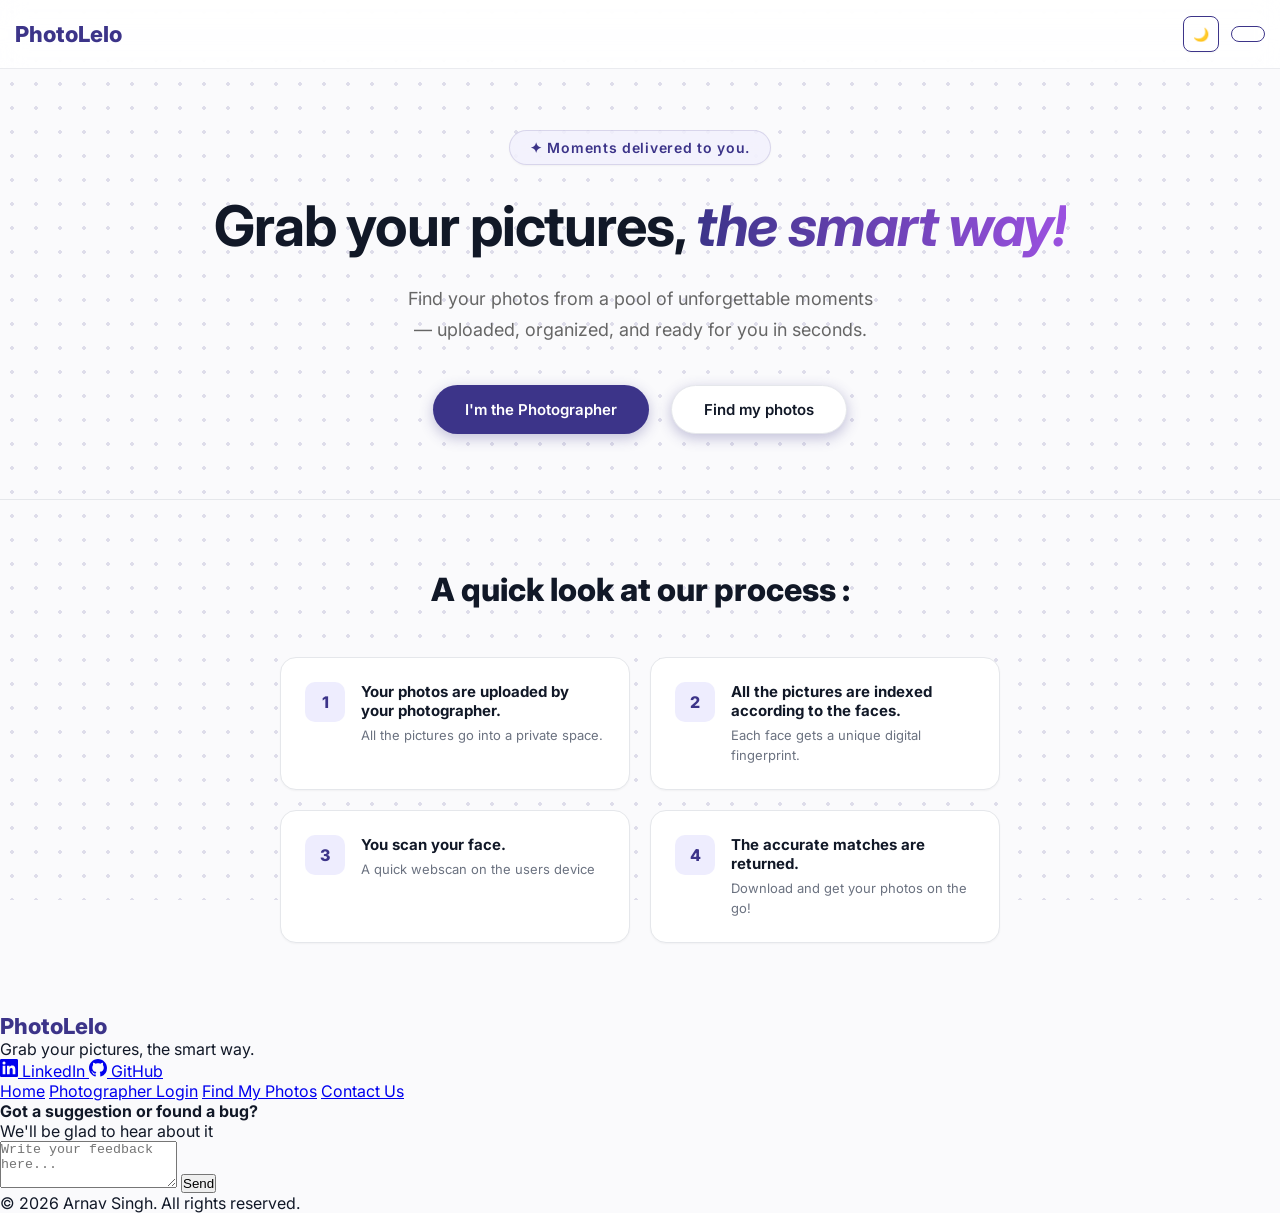
==== commit dec7a654: "Added a footer with links for navigation,personal links, and feedback section" ====
--- a/index.html
+++ b/index.html
@@ -11,10 +11,31 @@
       <a href="index.html" class="logo" style="text-decoration: none"
         >PhotoLelo</a
       >
-      <button class="theme-toggle" onclick="toggleTheme()" title="Toggle theme">
-        🌙
-      </button>
+      <div
+        style="margin-left: auto; display: flex; align-items: center; gap: 12px"
+      >
+        <button
+          class="theme-toggle"
+          onclick="toggleTheme()"
+          title="Toggle theme"
+        >
+          🌙
+        </button>
+        <button class="hamburger" onclick="toggleMenu()" aria-label="Menu">
+          <span></span>
+          <span></span>
+          <span></span>
+        </button>
+      </div>
     </nav>
+
+    <!-- mobile menu dropdown -->
+    <div id="nav-menu" class="nav-menu hidden">
+      <a href="admin.html">Photographer Login</a>
+      <a href="guest.html">Find My Photos</a>
+      <a href="mailto:your@email.com">Contact Us</a>
+      <a href="#footer-feedback" onclick="toggleMenu()">Send Feedback</a>
+    </div>
 
     <section class="hero">
       <div class="hero-tag">✦ Moments delivered to you.</div>
@@ -65,6 +86,79 @@
         </div>
       </div>
     </section>
+    <footer class="footer">
+      <div class="footer-content">
+        <div class="footer-left">
+          <a href="index.html" class="logo" style="text-decoration: none"
+            >PhotoLelo</a
+          >
+          <p class="footer-tagline">Grab your pictures, the smart way.</p>
+          <div class="footer-social">
+            <a
+              href="https://www.linkedin.com/in/arnavsengar/"
+              target="_blank"
+              class="social-link"
+            >
+              <svg
+                width="18"
+                height="18"
+                viewBox="0 0 24 24"
+                fill="currentColor"
+              >
+                <path
+                  d="M20.447 20.452h-3.554v-5.569c0-1.328-.027-3.037-1.852-3.037-1.853 0-2.136 1.445-2.136 2.939v5.667H9.351V9h3.414v1.561h.046c.477-.9 1.637-1.85 3.37-1.85 3.601 0 4.267 2.37 4.267 5.455v6.286zM5.337 7.433a2.062 2.062 0 0 1-2.063-2.065 2.064 2.064 0 1 1 2.063 2.065zm1.782 13.019H3.555V9h3.564v11.452zM22.225 0H1.771C.792 0 0 .774 0 1.729v20.542C0 23.227.792 24 1.771 24h20.451C23.2 24 24 23.227 24 22.271V1.729C24 .774 23.2 0 22.222 0h.003z"
+                />
+              </svg>
+              LinkedIn
+            </a>
+            <a
+              href="https://github.com/arnav-sengar"
+              target="_blank"
+              class="social-link"
+            >
+              <svg
+                width="18"
+                height="18"
+                viewBox="0 0 24 24"
+                fill="currentColor"
+              >
+                <path
+                  d="M12 0C5.37 0 0 5.37 0 12c0 5.31 3.435 9.795 8.205 11.385.6.105.825-.255.825-.57 0-.285-.015-1.23-.015-2.235-3.015.555-3.795-.735-4.035-1.41-.135-.345-.72-1.41-1.23-1.695-.42-.225-1.02-.78-.015-.795.945-.015 1.62.87 1.845 1.23 1.08 1.815 2.805 1.305 3.495.99.105-.78.42-1.305.765-1.605-2.67-.3-5.46-1.335-5.46-5.925 0-1.305.465-2.385 1.23-3.225-.12-.3-.54-1.53.12-3.18 0 0 1.005-.315 3.3 1.23.96-.27 1.98-.405 3-.405s2.04.135 3 .405c2.295-1.56 3.3-1.23 3.3-1.23.66 1.65.24 2.88.12 3.18.765.84 1.23 1.905 1.23 3.225 0 4.605-2.805 5.625-5.475 5.925.435.375.81 1.095.81 2.22 0 1.605-.015 2.895-.015 3.3 0 .315.225.69.825.57A12.02 12.02 0 0 0 24 12c0-6.63-5.37-12-12-12z"
+                />
+              </svg>
+              GitHub
+            </a>
+          </div>
+        </div>
+
+        <div class="footer-links">
+          <a href="index.html">Home</a>
+          <a href="admin.html">Photographer Login</a>
+          <a href="guest.html">Find My Photos</a>
+          <a href="mailto:arnavsengar1506@gmail.com" target="_blank"
+            >Contact Us</a
+          >
+        </div>
+
+        <div class="footer-feedback" id="footer-feedback">
+          <h4>Got a suggestion or found a bug?</h4>
+          <p>We'll be glad to hear about it</p>
+          <div class="feedback-box" id="feedback-box">
+            <textarea
+              id="feedback-text"
+              placeholder="Write your feedback here..."
+              rows="3"
+            ></textarea>
+            <button onclick="submitFeedback()">Send</button>
+            <p id="feedback-msg" class="feedback-msg"></p>
+          </div>
+        </div>
+      </div>
+
+      <div class="footer-bottom">
+        <p>© 2026 Arnav Singh. All rights reserved.</p>
+      </div>
+    </footer>
     <script src="js/theme.js"></script>
   </body>
 </html>
